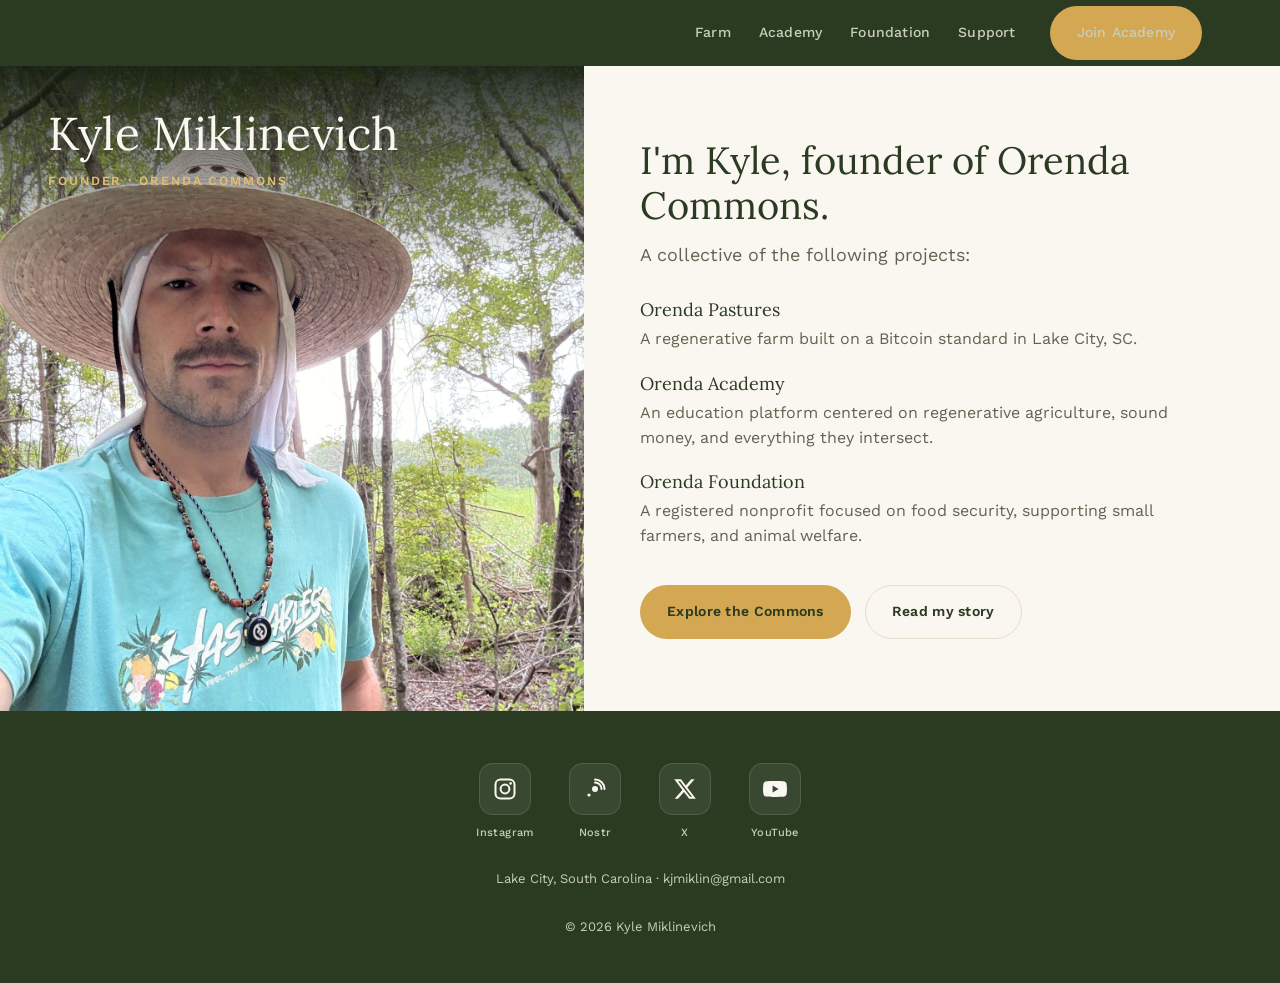
==== index.html @ c7297ff0 "Add files via upload" ====
<!doctype html>
<html lang="en" data-kit="commons">
<head>
<meta charset="utf-8">
<meta name="viewport" content="width=device-width, initial-scale=1">
<title>Kyle Miklinevich · Founder of Orenda Commons</title>
<meta name="description" content="Kyle Miklinevich, founder of Orenda Commons — Orenda Pastures, Orenda Academy, and the Orenda Foundation.">
<meta property="og:title" content="Kyle Miklinevich · Founder of Orenda Commons">
<meta property="og:description" content="A regenerative farm, an education platform, and a foundation.">
<meta property="og:type" content="website">
<link rel="icon" href="favicon.png">
<link rel="preconnect" href="https://fonts.googleapis.com">
<link rel="preconnect" href="https://fonts.gstatic.com" crossorigin>
<link href="https://fonts.googleapis.com/css2?family=Lora:ital,wght@0,400;0,500;1,400&family=Work+Sans:wght@400;500;600&display=swap" rel="stylesheet">
<link rel="stylesheet" href="site.css">
</head>
<body>

<header class="site-header">
  <div class="header-inner">
    <nav class="nav">
      <a class="nav-link" href="https://orendapastures.com">Farm</a>
      <a class="nav-link" href="https://orendaacademy.com">Academy</a>
      <a class="nav-link" href="https://theorendafoundation.org">Foundation</a>
      <a class="nav-link" href="support.html">Support</a>
      <a class="btn btn-gold btn-join" href="https://orendaacademy.com/#/portal/signup">Join Academy</a>
    </nav>
  </div>
</header>

<section class="hero-split">
  <div class="hero-media">
    <img src="kyle-hero.jpg" alt="Kyle Miklinevich on the land in Lake City, SC">
    <div class="hero-caption">
      <div class="name">Kyle Miklinevich</div>
      <div class="role">Founder · Orenda Commons</div>
    </div>
  </div>
  <div class="hero-content">
    <div class="inner">
      <h1 class="hero-header">I'm Kyle, founder of Orenda Commons.</h1>
      <p class="intro">A collective of the following projects:</p>
      <div class="org-list">
        <p class="org-item"><span class="name">Orenda Pastures</span><span class="desc">A regenerative farm built on a Bitcoin standard in Lake City, SC.</span></p>
        <p class="org-item"><span class="name">Orenda Academy</span><span class="desc">An education platform centered on regenerative agriculture, sound money, and everything they intersect.</span></p>
        <p class="org-item"><span class="name">Orenda Foundation</span><span class="desc">A registered nonprofit focused on food security, supporting small farmers, and animal welfare.</span></p>
      </div>
      <div class="cta-row">
        <a class="btn btn-gold" href="commons.html">Explore the Commons</a>
        <a class="btn btn-quiet" href="bio.html">Read my story</a>
      </div>
    </div>
  </div>
</section>

<footer class="foot">
  <div class="foot-inner">
    <div class="social-tiles">
      <!-- TODO: confirm/replace social URLs -->
      <a class="social-tile ig" href="https://instagram.com/" aria-label="Instagram">
        <span class="ico"><svg viewBox="0 0 24 24" fill="none"><rect x="2.5" y="2.5" width="19" height="19" rx="5" stroke="currentColor" stroke-width="2"/><circle cx="12" cy="12" r="4.4" stroke="currentColor" stroke-width="2"/><circle cx="17.6" cy="6.4" r="1.3" fill="currentColor"/></svg></span>
        <span>Instagram</span>
      </a>
      <a class="social-tile nostr" href="https://primal.net/" aria-label="Nostr">
        <span class="ico"><svg viewBox="0 0 24 24" fill="none"><circle cx="12" cy="12" r="3" fill="currentColor"/><path d="M12 5.5a6.5 6.5 0 0 1 6.5 6.5M12 2.5A9.5 9.5 0 0 1 21.5 12" stroke="currentColor" stroke-width="2" stroke-linecap="round"/><circle cx="6" cy="18" r="1.6" fill="currentColor"/></svg></span>
        <span>Nostr</span>
      </a>
      <a class="social-tile x" href="https://x.com/" aria-label="X">
        <span class="ico"><svg viewBox="0 0 24 24"><path fill="currentColor" d="M18.244 2.25h3.308l-7.227 8.26 8.502 11.24h-6.66l-5.214-6.817L4.99 21.75H1.68l7.73-8.835L1.254 2.25H8.08l4.713 6.231zm-1.161 17.52h1.833L7.084 4.126H5.117z"/></svg></span>
        <span>X</span>
      </a>
      <a class="social-tile yt" href="https://youtube.com/@orendapastures" aria-label="YouTube">
        <span class="ico"><svg viewBox="0 0 24 24"><path fill="currentColor" d="M23.5 6.5a3 3 0 0 0-2.1-2.1C19.5 4 12 4 12 4s-7.5 0-9.4.4A3 3 0 0 0 .5 6.5 31 31 0 0 0 0 12a31 31 0 0 0 .5 5.5 3 3 0 0 0 2.1 2.1C4.5 20 12 20 12 20s7.5 0 9.4-.4a3 3 0 0 0 2.1-2.1A31 31 0 0 0 24 12a31 31 0 0 0-.5-5.5zM9.6 15.5v-7l6 3.5z"/></svg></span>
        <span>YouTube</span>
      </a>
    </div>
    <div class="foot-meta">Lake City, South Carolina · <a href="mailto:kjmiklin@gmail.com">kjmiklin@gmail.com</a></div>
    <div class="foot-meta">© <span id="yr"></span> Kyle Miklinevich</div>
  </div>
</footer>

<script>document.getElementById('yr').textContent = new Date().getFullYear();</script>
</body>
</html>
---- site.css ----
/* ============================================================
   kylemiklinevich.com — shared styles
   Commons base kit. Tokens mirror _commons/brand/commons-tokens.css.
   ============================================================ */
:root{
  --forest:#2B3B22; --forest-light:#34472A; --pasture:#4A7C3F;
  --cream:#FAF7F0; --cream-dark:#F1EADC; --gold:#D4A853; --gold-dark:#C2933F;
  --gold-soft:#E0BC72; --earth:#3D3228;
  --text:#2B3B22; --text-muted:#5F6450; --text-light:#95917F;
  --on-dark:#FAF7F0; --on-dark-muted:#C9CDBB;
  --border:#E5DDCC; --line-soft:#EFE8DA; --card:#fff;
  --font-serif:'Lora',Georgia,'Times New Roman',serif;
  --font-sans:'Work Sans',-apple-system,BlinkMacSystemFont,'Segoe UI',Roboto,sans-serif;
  --fs-name:52px; --fs-heading:30px; --fs-lead:19px; --fs-body:17px;
  --max:1180px; --measure:640px; --radius:14px;
}
*,*::before,*::after{box-sizing:border-box;margin:0;padding:0}
html{font-size:16px;-webkit-font-smoothing:antialiased;scroll-behavior:smooth}
body{font-family:var(--font-sans);color:var(--text);background:var(--cream);line-height:1.85}
img,svg{max-width:100%;height:auto;display:block}
a{color:var(--pasture);text-decoration:none}
.wrap{max-width:var(--max);margin:0 auto;padding:0 28px}
.eyebrow{display:block;text-transform:uppercase;letter-spacing:1.8px;font-size:12px;font-weight:600;color:var(--pasture)}
.heading{font-family:var(--font-serif);font-weight:400;font-size:var(--fs-heading);line-height:1.25;color:var(--text)}
.body{font-size:var(--fs-body);line-height:1.9;color:var(--text-muted)}
.lead{font-size:var(--fs-lead);line-height:1.7;color:var(--text-muted)}

/* ---- header / nav ---- */
.site-header{position:sticky;top:0;z-index:50;background:var(--forest)}
.header-inner{max-width:var(--max);margin:0 auto;padding:0 28px;height:66px;display:flex;align-items:center;justify-content:flex-end}
.brand{font-family:var(--font-serif);font-size:19px;font-weight:500;color:var(--on-dark);letter-spacing:.3px}
.brand:hover{color:var(--on-dark)}
.nav{display:flex;align-items:center;gap:28px}
.nav a{color:var(--on-dark-muted);font-size:14px;font-weight:500;letter-spacing:.2px}
.nav a:hover{color:var(--on-dark)}
.nav .btn-join{margin-left:6px}
@media(max-width:760px){.nav .nav-link{display:none}}

/* ---- buttons ---- */
.btn{display:inline-block;font-family:var(--font-sans);font-weight:600;font-size:14px;letter-spacing:.3px;padding:13px 26px;border-radius:999px;cursor:pointer;border:1px solid transparent;transition:all .15s ease;white-space:nowrap}
.btn-gold{background:var(--gold);color:var(--forest)}
.btn-gold:hover{background:var(--gold-dark)}
.btn-quiet{background:transparent;border-color:var(--border);color:var(--forest)}
.btn-quiet:hover{border-color:var(--pasture);color:var(--pasture)}
.btn-commons{background:var(--forest);color:var(--on-dark);border-color:var(--forest)}
.btn-commons:hover{background:var(--forest-light);border-color:var(--forest-light)}
.btn-onforest{background:transparent;color:var(--on-dark);border-color:rgba(250,247,240,.32)}
.btn-onforest:hover{border-color:var(--on-dark)}

/* ---- split hero ---- */
.hero-split{display:flex;min-height:560px}
/* image is absolutely positioned so the TEXT column sets the hero height */
.hero-media{flex:1;position:relative;background:var(--forest);overflow:hidden;min-height:440px}
.hero-media img{position:absolute;inset:0;width:100%;height:100%;object-fit:cover;object-position:center 30%}
.hero-caption{position:absolute;left:0;right:0;top:0;padding:44px 48px 70px;background:linear-gradient(to bottom,rgba(20,28,15,.92),rgba(20,28,15,0))}
.hero-caption .name{font-family:var(--font-serif);font-weight:400;font-size:46px;line-height:1.04;color:var(--on-dark)}
.hero-caption .role{margin-top:11px;text-transform:uppercase;letter-spacing:1.9px;font-size:12.5px;font-weight:600;color:var(--gold-soft)}
.hero-content{flex:1;display:flex;align-items:center;padding:72px 56px;background:var(--cream)}
.hero-content .inner{max-width:540px}
.hero-content .hero-header{font-family:var(--font-serif);font-weight:400;font-size:38px;line-height:1.18;color:var(--text);margin-bottom:12px}
.hero-content .intro{font-size:18px;line-height:1.7;color:var(--text-muted)}
.hero-content .org{font-weight:600;color:var(--forest)}
.hero-content .org-list{margin-top:26px}
.org-item{margin-top:18px;font-size:16px;line-height:1.55}
.org-item:first-child{margin-top:0}
.org-item .name{display:block;font-family:var(--font-serif);font-size:18px;color:var(--forest);margin-bottom:3px}
.org-item .desc{color:var(--text-muted)}
.hero-content .cta-row{margin-top:36px;display:flex;gap:14px;flex-wrap:wrap}
@media(max-width:880px){
  .hero-split{flex-direction:column;min-height:0}
  .hero-media{min-height:62vh}
  .hero-content{padding:52px 28px}
  .hero-caption .name{font-size:32px}
}

/* ---- generic section ---- */
.band{padding:88px 0}
.band + .band{border-top:1px solid var(--line-soft)}
.measure{max-width:var(--measure);margin:0 auto}
.center{text-align:center}
.stack > * + *{margin-top:20px}
.section-head .heading{margin-top:12px}

/* ---- commons tiles ---- */
.commons-intro{max-width:560px;margin:0 auto 48px}
.tiles{display:grid;grid-template-columns:repeat(3,1fr);gap:22px}
@media(max-width:820px){.tiles{grid-template-columns:1fr;max-width:430px;margin:0 auto}}
.tile{background:var(--card);border:1px solid var(--border);border-radius:var(--radius);padding:32px 28px;display:flex;flex-direction:column;transition:transform .16s ease,box-shadow .16s ease}
.tile:hover{transform:translateY(-3px);box-shadow:0 14px 34px rgba(43,59,34,.10)}
.tile .kicker{text-transform:uppercase;letter-spacing:1.4px;font-size:11px;font-weight:600;color:var(--text-light);margin-bottom:14px}
.tile h3{font-family:var(--font-serif);font-weight:400;font-size:21px;color:var(--forest);margin-bottom:12px}
.tile p{font-size:15px;line-height:1.7;color:var(--text-muted);flex:1;margin-bottom:22px}
.tile .go{font-size:13.5px;font-weight:600;color:var(--pasture);letter-spacing:.2px}
.tile .go::after{content:" \2192";transition:margin .15s ease}
.tile:hover .go::after{margin-left:5px}
.weave{margin-top:46px;text-align:center}
.weave .line{display:inline-flex;align-items:center;gap:16px;color:var(--text-light);font-size:13px;letter-spacing:.4px;text-transform:uppercase;margin-bottom:22px}
.weave .line::before,.weave .line::after{content:"";display:block;width:46px;height:1px;background:var(--border)}

/* ---- support page ---- */
.support-intro{max-width:600px;margin:0 auto 56px;text-align:center}
.support-intro .heading{margin-top:12px}
.support-intro .lead{margin-top:16px}
.support-section{margin-top:56px}
.support-section:first-of-type{margin-top:0}
.support-head{max-width:var(--measure);margin:0 auto 24px;text-align:center}
.support-head h2{font-family:var(--font-serif);font-weight:400;font-size:25px;color:var(--text);margin-top:8px}
.support-head .sub{margin-top:8px;color:var(--text-muted);font-size:15px}
.support-grid{display:grid;grid-template-columns:repeat(auto-fit,minmax(258px,1fr));gap:20px;max-width:var(--max);margin:0 auto}
.s-card{background:var(--card);border:1px solid var(--border);border-radius:var(--radius);padding:28px 26px;display:flex;flex-direction:column}
.s-card.feature{border-color:var(--gold)}
.s-card .kicker{text-transform:uppercase;letter-spacing:1.4px;font-size:11px;font-weight:600;color:var(--text-light);margin-bottom:12px}
.s-card h3{font-family:var(--font-serif);font-weight:400;font-size:20px;color:var(--forest);margin-bottom:10px}
.s-card p{font-size:14.5px;line-height:1.65;color:var(--text-muted);flex:1;margin-bottom:20px}
.s-card .btns{display:flex;gap:10px;flex-wrap:wrap}
.s-card .s-note{margin-top:10px;font-size:11.5px;color:var(--text-light);letter-spacing:.2px}
.btn-sm{padding:11px 20px;font-size:13px}

/* ---- long story (bio) ---- */
.story{max-width:var(--measure);margin:0 auto}
.story .heading{font-size:34px;margin-top:14px;margin-bottom:8px}
.story p{font-size:18px;line-height:1.9;color:var(--text);margin-top:22px}
.story p.muted{color:var(--text-muted)}
.story .portrait{width:128px;height:128px;border-radius:50%;margin-bottom:26px}
.back-row{margin-top:44px}

/* ---- personal footer with branded social tiles ---- */
.foot{background:var(--forest);color:var(--on-dark-muted);padding:52px 0 44px}
.foot-inner{max-width:var(--max);margin:0 auto;padding:0 28px;display:flex;flex-direction:column;align-items:center;gap:24px;text-align:center}
.social-tiles{display:flex;gap:16px;flex-wrap:wrap;justify-content:center}
.social-tile{display:flex;flex-direction:column;align-items:center;gap:8px;width:74px;color:var(--on-dark-muted)}
.social-tile .ico{width:52px;height:52px;border-radius:14px;display:flex;align-items:center;justify-content:center;background:rgba(250,247,240,.07);border:1px solid rgba(250,247,240,.12);transition:all .16s ease}
.social-tile .ico svg{width:24px;height:24px;color:var(--on-dark)}
.social-tile span{font-size:11px;letter-spacing:.4px;font-weight:500}
.social-tile:hover{color:var(--on-dark)}
.social-tile:hover .ico{transform:translateY(-2px)}
.social-tile.ig:hover .ico{background:#E1306C;border-color:#E1306C}
.social-tile.nostr:hover .ico{background:#8E30EB;border-color:#8E30EB}
.social-tile.x:hover .ico{background:#000;border-color:#000}
.social-tile.yt:hover .ico{background:#FF0000;border-color:#FF0000}
.foot-meta{font-size:13px;color:var(--on-dark-muted)}
.foot-meta a{color:var(--on-dark-muted)}
.foot-meta a:hover{color:var(--gold-soft)}
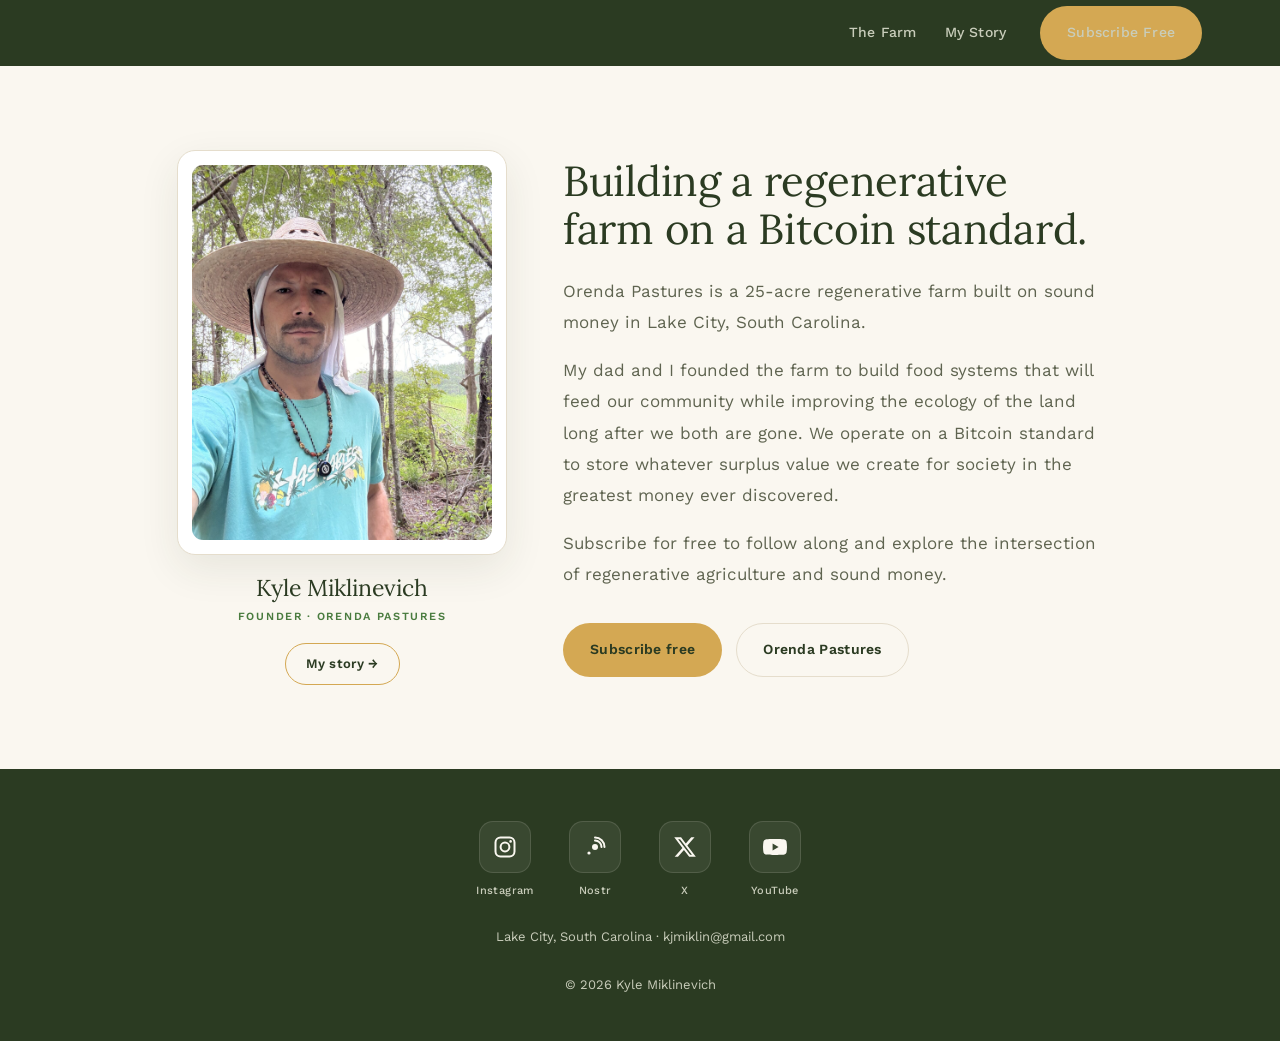
==== commit 0b3c490e: "Pastures-forward front door: drop Orenda Commons language Replace the "Founder of Orenda Commons" id" ====
--- a/index.html
+++ b/index.html
@@ -1,14 +1,14 @@
 <!doctype html>
-<html lang="en" data-kit="commons">
+<html lang="en" data-kit="personal">
 <head>
 <meta charset="utf-8">
 <meta name="viewport" content="width=device-width, initial-scale=1">
-<title>Kyle Miklinevich · Founder of Orenda Commons</title>
-<meta name="description" content="Kyle Miklinevich, founder of Orenda Commons — Orenda Pastures, Orenda Academy, and the Orenda Foundation.">
-<meta property="og:title" content="Kyle Miklinevich · Founder of Orenda Commons">
-<meta property="og:description" content="A regenerative farm, an education platform, and a foundation.">
+<title>Kyle Miklinevich · Regenerative farmer, Lake City SC</title>
+<meta name="description" content="Building a regenerative farm on a Bitcoin standard in Lake City, South Carolina. Subscribe free to follow along and explore the intersection of regenerative agriculture and sound money.">
+<meta property="og:title" content="Kyle Miklinevich">
+<meta property="og:description" content="Building a regenerative farm on a Bitcoin standard in Lake City, SC. Subscribe free to follow along.">
 <meta property="og:type" content="website">
-<link rel="icon" href="favicon.png">
+<link rel="icon" href="favicon.svg" type="image/svg+xml">
 <link rel="preconnect" href="https://fonts.googleapis.com">
 <link rel="preconnect" href="https://fonts.gstatic.com" crossorigin>
 <link href="https://fonts.googleapis.com/css2?family=Lora:ital,wght@0,400;0,500;1,400&family=Work+Sans:wght@400;500;600&display=swap" rel="stylesheet">
@@ -19,36 +19,32 @@
 <header class="site-header">
   <div class="header-inner">
     <nav class="nav">
-      <a class="nav-link" href="https://orendapastures.com">Farm</a>
-      <a class="nav-link" href="https://orendaacademy.com">Academy</a>
-      <a class="nav-link" href="https://theorendafoundation.org">Foundation</a>
-      <a class="nav-link" href="support.html">Support</a>
-      <a class="btn btn-gold btn-join" href="https://orendaacademy.com/#/portal/signup">Join Academy</a>
+      <a class="nav-link" href="https://orendapastures.com">The Farm</a>
+      <a class="nav-link" href="bio.html">My Story</a>
+      <a class="btn btn-gold btn-join" href="https://orendapastures.com/#/portal/signup/free">Subscribe Free</a>
     </nav>
   </div>
 </header>
 
-<section class="hero-split">
-  <div class="hero-media">
-    <img src="kyle-hero.jpg" alt="Kyle Miklinevich on the land in Lake City, SC">
-    <div class="hero-caption">
-      <div class="name">Kyle Miklinevich</div>
-      <div class="role">Founder · Orenda Commons</div>
-    </div>
+<section class="lede">
+  <div class="lede-photo">
+    <figure class="frame">
+      <img src="kyle-hero.jpg" alt="Kyle Miklinevich on the land in Lake City, SC">
+    </figure>
+    <figcaption class="photo-cap">
+      <span class="nm">Kyle Miklinevich</span>
+      <span class="rl">Founder · Orenda Pastures</span>
+      <a class="story" href="bio.html">My story &rarr;</a>
+    </figcaption>
   </div>
-  <div class="hero-content">
-    <div class="inner">
-      <h1 class="hero-header">I'm Kyle, founder of Orenda Commons.</h1>
-      <p class="intro">A collective of the following projects:</p>
-      <div class="org-list">
-        <p class="org-item"><span class="name">Orenda Pastures</span><span class="desc">A regenerative farm built on a Bitcoin standard in Lake City, SC.</span></p>
-        <p class="org-item"><span class="name">Orenda Academy</span><span class="desc">An education platform centered on regenerative agriculture, sound money, and everything they intersect.</span></p>
-        <p class="org-item"><span class="name">Orenda Foundation</span><span class="desc">A registered nonprofit focused on food security, supporting small farmers, and animal welfare.</span></p>
-      </div>
-      <div class="cta-row">
-        <a class="btn btn-gold" href="commons.html">Explore the Commons</a>
-        <a class="btn btn-quiet" href="bio.html">Read my story</a>
-      </div>
+  <div class="lede-copy">
+    <h1>Building a regenerative farm on a Bitcoin standard.</h1>
+    <p>Orenda Pastures is a 25-acre regenerative farm built on sound money in Lake City, South Carolina.</p>
+    <p>My dad and I founded the farm to build food systems that will feed our community while improving the ecology of the land long after we both are gone. We operate on a Bitcoin standard to store whatever surplus value we create for society in the greatest money ever discovered.</p>
+    <p>Subscribe for free to follow along and explore the intersection of regenerative agriculture and sound money.</p>
+    <div class="cta-row">
+      <a class="btn btn-gold" href="https://orendapastures.com/#/portal/signup/free">Subscribe free</a>
+      <a class="btn btn-quiet" href="https://orendapastures.com">Orenda Pastures</a>
     </div>
   </div>
 </section>
--- a/site.css
+++ b/site.css
@@ -73,6 +73,29 @@
   .hero-caption .name{font-size:32px}
 }
 
+/* ---- framed split lede (one-pager hero) ---- */
+.lede{display:flex;align-items:center;justify-content:center;gap:56px;max-width:1060px;margin:0 auto;padding:84px 28px}
+.lede-photo{flex:0 0 auto;width:330px}
+.frame{background:var(--card);border:1px solid var(--border);border-radius:18px;padding:14px;box-shadow:0 14px 40px rgba(43,59,34,.09)}
+.frame img{width:100%;aspect-ratio:4/5;object-fit:cover;object-position:center 28%;border-radius:11px;display:block}
+.photo-cap{display:flex;flex-direction:column;align-items:center;text-align:center;margin-top:20px}
+.photo-cap .nm{font-family:var(--font-serif);font-size:23px;color:var(--forest);line-height:1.1}
+.photo-cap .rl{margin-top:7px;text-transform:uppercase;letter-spacing:1.7px;font-size:11px;font-weight:600;color:var(--pasture)}
+.photo-cap .story{margin-top:15px;display:inline-block;padding:8px 20px;border:1px solid var(--gold);border-radius:999px;font-size:13px;font-weight:600;color:var(--forest);letter-spacing:.3px;transition:all .15s ease}
+.photo-cap .story:hover{background:var(--gold);color:var(--forest)}
+.lede-copy{flex:1 1 0;max-width:540px}
+.lede-copy h1{font-family:var(--font-serif);font-weight:400;font-size:42px;line-height:1.14;color:var(--text);margin-bottom:22px;letter-spacing:-.3px}
+.lede-copy p{font-size:17px;line-height:1.85;color:var(--text-muted)}
+.lede-copy p + p{margin-top:16px}
+.lede-copy .cta-row{margin-top:32px;display:flex;gap:14px;flex-wrap:wrap}
+@media(max-width:840px){
+  .lede{flex-direction:column;gap:36px;padding:56px 28px}
+  .lede-photo{width:300px}
+  .lede-copy{max-width:560px;text-align:center}
+  .lede-copy h1{font-size:34px}
+  .lede-copy .cta-row{justify-content:center}
+}
+
 /* ---- generic section ---- */
 .band{padding:88px 0}
 .band + .band{border-top:1px solid var(--line-soft)}
@@ -117,6 +140,11 @@
 .btn-sm{padding:11px 20px;font-size:13px}
 
 /* ---- long story (bio) ---- */
+.story-banner{width:100%;height:400px;object-fit:cover;object-position:center 50%;display:block}
+@media(max-width:640px){.story-banner{height:240px}}
+.sign{margin-top:30px;display:flex;flex-direction:column;line-height:1.3}
+.sign .love{font-family:var(--font-serif);font-style:italic;font-size:19px;color:var(--text-muted)}
+.sign .nm{font-family:var(--font-serif);font-size:27px;color:var(--forest);margin-top:4px}
 .story{max-width:var(--measure);margin:0 auto}
 .story .heading{font-size:34px;margin-top:14px;margin-bottom:8px}
 .story p{font-size:18px;line-height:1.9;color:var(--text);margin-top:22px}
